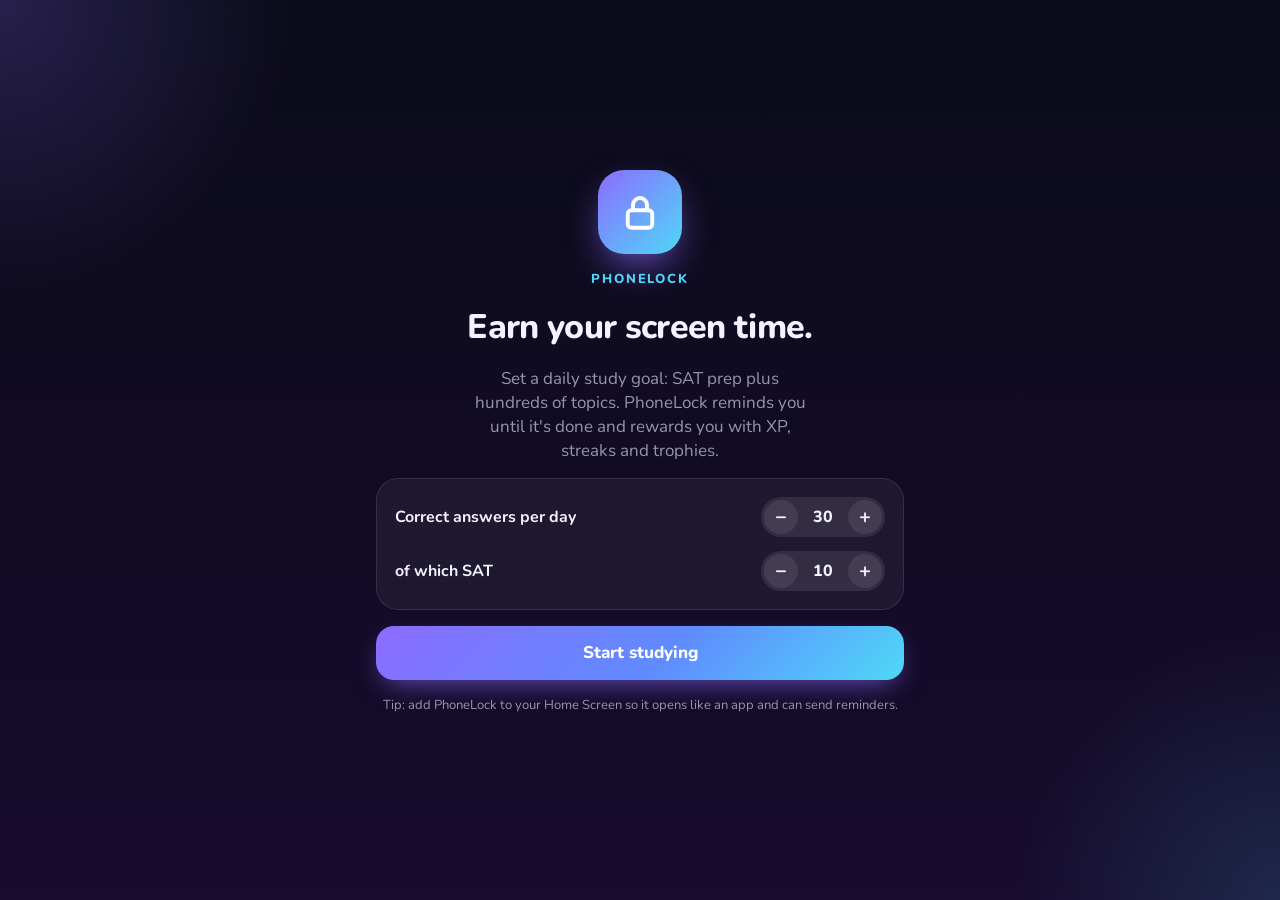
==== docs/index.html @ e8105842 "Serve the web app from docs/ so GitHub Pages branch deploys work GitHub Pages branch deploys can onl" ====
<!doctype html>
<html lang="en">
<head>
  <meta charset="utf-8">
  <meta name="viewport" content="width=device-width, initial-scale=1, viewport-fit=cover">
  <title>PhoneLock</title>
  <meta name="description" content="Daily study goals with SAT prep, hundreds of topics, streaks and reminders.">
  <meta name="theme-color" content="#0b0b1a">
  <meta name="color-scheme" content="dark">
  <meta name="apple-mobile-web-app-capable" content="yes">
  <meta name="mobile-web-app-capable" content="yes">
  <meta name="apple-mobile-web-app-status-bar-style" content="black-translucent">
  <meta name="apple-mobile-web-app-title" content="PhoneLock">
  <link rel="manifest" href="manifest.webmanifest">
  <link rel="icon" href="icons/icon.svg" type="image/svg+xml">
  <link rel="apple-touch-icon" href="icons/apple-touch-icon.png">
  <link rel="stylesheet" href="https://fonts.googleapis.com/css2?family=Nunito:wght@500;700;800;900&display=swap">
  <link rel="stylesheet" href="styles.css">
</head>
<body>
  <div id="app"></div>
  <div id="quiz" hidden></div>
  <div id="toast" role="status" aria-live="polite"></div>
  <canvas id="confetti" aria-hidden="true"></canvas>
  <script src="data.js"></script>
  <script src="generators.js"></script>
  <script src="app.js"></script>
</body>
</html>
---- docs/styles.css ----
/* PhoneLock Web. Dark-only by design, matching the iOS app's night-study look. */
:root {
  color-scheme: dark;
  --bg: #0b0b1a;
  --bg2: #170b2e;
  --surface: rgba(255, 255, 255, 0.055);
  --surface-2: rgba(255, 255, 255, 0.09);
  --stroke: rgba(255, 255, 255, 0.1);
  --track: rgba(255, 255, 255, 0.08);
  --text: #f4f2ff;
  --muted: rgba(236, 232, 255, 0.62);
  --violet: #8b6cff;
  --cyan: #4fd8f7;
  --mint: #46e8a3;
  --gold: #ffc94d;
  --pink: #ff6fa8;
  --danger: #ff5a6a;
  --radius: 22px;
  --font: ui-rounded, "SF Pro Rounded", "Nunito", system-ui, -apple-system, "Segoe UI", sans-serif;
  --tabbar-h: 64px;
}

* { box-sizing: border-box; -webkit-tap-highlight-color: transparent; }
html { background: var(--bg); }
body {
  margin: 0;
  min-height: 100vh;
  font-family: var(--font);
  font-size: 16px;
  line-height: 1.4;
  color: var(--text);
  background:
    radial-gradient(420px 420px at 0% 0%, rgba(139, 108, 255, 0.22), transparent 70%),
    radial-gradient(380px 380px at 100% 100%, rgba(79, 216, 247, 0.14), transparent 70%),
    linear-gradient(180deg, var(--bg), var(--bg2)) fixed;
  background-attachment: fixed;
  -webkit-font-smoothing: antialiased;
}
body.quiz-open { overflow: hidden; }
button, input, select, textarea { font: inherit; color: inherit; }
button { cursor: pointer; }
:focus-visible { outline: 2px solid var(--cyan); outline-offset: 2px; }
[hidden] { display: none !important; }

.ico { width: 20px; height: 20px; fill: none; stroke: currentColor; stroke-width: 2; stroke-linecap: round; stroke-linejoin: round; flex: none; }
.ico.inline { width: 16px; height: 16px; vertical-align: -3px; }

/* ---------- Layout ---------- */
.view {
  max-width: 560px;
  margin: 0 auto;
  padding-inline: 16px;
  padding-block: calc(env(safe-area-inset-top, 0px) + 16px) calc(var(--tabbar-h) + env(safe-area-inset-bottom, 0px) + 28px);
  display: flex;
  flex-direction: column;
  gap: 14px;
}
.top { display: flex; align-items: center; justify-content: space-between; gap: 12px; padding-top: 4px; }
h1 { font-size: 34px; font-weight: 800; letter-spacing: -0.02em; margin: 0; text-wrap: balance; }
h2 { font-size: 22px; font-weight: 800; margin: 0; letter-spacing: -0.01em; }
h3 { margin: 0; }
p { margin: 0; }
.muted { color: var(--muted); }
.small { font-size: 13px; }
.center { text-align: center; }
.accent { color: var(--cyan); font-weight: 700; font-size: 14px; }
.fine { color: var(--muted); font-size: 13px; padding-inline: 4px; }
.note { background: rgba(79, 216, 247, 0.12); border: 1px solid rgba(79, 216, 247, 0.35); border-radius: 14px; padding: 10px 14px; font-size: 14px; }
.section-label { font-size: 12px; font-weight: 800; letter-spacing: 0.12em; text-transform: uppercase; color: var(--muted); margin-top: 8px; padding-inline: 4px; }

.card {
  background: var(--surface);
  border: 1px solid var(--stroke);
  border-radius: var(--radius);
  padding: 18px;
  -webkit-backdrop-filter: blur(18px);
  backdrop-filter: blur(18px);
}
.stack { display: flex; flex-direction: column; gap: 14px; }

/* ---------- Buttons ---------- */
.btn {
  border: 0;
  border-radius: 18px;
  padding: 15px 18px;
  font-weight: 800;
  font-size: 17px;
  background: var(--surface-2);
  display: inline-flex; align-items: center; justify-content: center; gap: 8px;
  transition: transform 0.15s ease, box-shadow 0.2s ease, opacity 0.2s;
}
.btn:active { transform: scale(0.97); }
.btn.primary { width: 100%; background: linear-gradient(135deg, var(--violet), #5f8bff 55%, var(--cyan)); box-shadow: 0 10px 28px -10px rgba(139, 108, 255, 0.8); color: #fff; }
.btn.primary.good { background: linear-gradient(135deg, var(--mint), var(--cyan)); color: #06221a; box-shadow: 0 10px 28px -10px rgba(70, 232, 163, 0.7); }
.btn.ghost { background: transparent; color: var(--muted); }
.btn.small { padding: 8px 14px; font-size: 14px; border-radius: 999px; background: var(--surface-2); border: 1px solid var(--stroke); }
.btn.small.ghost { color: var(--text); }
.btn.danger { background: rgba(255, 90, 106, 0.18); color: #ffb3bb; border-color: rgba(255, 90, 106, 0.4); }
.btn:disabled { opacity: 0.4; pointer-events: none; }
.icon-btn { width: 36px; height: 36px; border-radius: 50%; border: 0; background: var(--surface-2); display: grid; place-items: center; flex: none; }

.pills { display: flex; gap: 8px; }
.pill { display: inline-flex; align-items: center; gap: 6px; padding: 7px 12px; border-radius: 999px; background: var(--surface-2); border: 1px solid var(--stroke); font-weight: 800; font-variant-numeric: tabular-nums; }
.pill .ico { width: 17px; height: 17px; }
.pill.gold .ico { color: var(--gold); fill: var(--gold); stroke: var(--gold); }
.pill.cyan .ico { color: var(--cyan); }

/* ---------- Progress ---------- */
.bar { height: 10px; border-radius: 999px; background: var(--track); overflow: hidden; flex: 1; }
.bar > span { display: block; height: 100%; border-radius: inherit; transition: width 0.6s cubic-bezier(0.2, 0.8, 0.2, 1); }
.xp { display: flex; flex-direction: column; gap: 6px; }
.xp-meta { display: flex; justify-content: space-between; font-size: 12px; font-weight: 700; color: var(--muted); font-variant-numeric: tabular-nums; }

.ring-wrap { position: relative; display: grid; place-items: center; margin-inline: auto; }
.ring-wrap.small { margin: 0; }
.ring { display: block; filter: drop-shadow(0 0 10px rgba(79, 216, 247, 0.35)); }
.ring-fill { transition: stroke-dashoffset 0.8s cubic-bezier(0.2, 0.8, 0.2, 1); }
.ring.done .ring-fill { stroke: var(--mint); }
.ring-label { position: absolute; inset: 0; display: grid; place-content: center; text-align: center; }
.ring-label strong { font-size: 52px; font-weight: 900; line-height: 1; font-variant-numeric: tabular-nums; }
.ring-wrap.small .ring-label strong { font-size: 32px; }
.ring-label span { color: var(--muted); font-size: 13px; font-weight: 700; margin-top: 4px; }

/* ---------- Today ---------- */
.goal { display: flex; flex-direction: column; gap: 16px; }
.req { display: flex; flex-direction: column; gap: 8px; }
.req-row { display: flex; justify-content: space-between; font-size: 14px; font-weight: 700; font-variant-numeric: tabular-nums; }
.hint { display: flex; gap: 12px; align-items: center; border-color: rgba(79, 216, 247, 0.35); }
.hint > .ico { width: 26px; height: 26px; color: var(--cyan); }
.hint > div { flex: 1; display: flex; flex-direction: column; gap: 2px; font-size: 14px; }

.tiles { display: grid; grid-template-columns: 1fr 1fr; gap: 12px; }
.tile {
  text-align: left; display: flex; flex-direction: column; gap: 4px; padding: 14px;
  border-radius: var(--radius); background: var(--surface); border: 1px solid var(--stroke);
  transition: transform 0.15s ease;
}
.tile:active { transform: scale(0.96); }
.tile .muted { font-size: 12px; }
.tile.nudge { animation: shake 0.35s; }
.glyph {
  width: 38px; height: 38px; border-radius: 12px; display: grid; place-items: center;
  font-weight: 900; font-size: 17px; color: #fff; margin-bottom: 6px; flex: none;
}
.glyph.soft { background: color-mix(in srgb, var(--c) 20%, transparent); color: var(--c); margin: 0; width: 42px; height: 42px; font-size: 16px; }
.glyph .ico { width: 20px; height: 20px; }

.week { display: grid; grid-template-columns: repeat(7, 1fr); gap: 6px; padding: 14px; }
.day { display: flex; flex-direction: column; align-items: center; gap: 8px; font-size: 12px; font-weight: 700; color: var(--muted); }
.day i { width: 34px; height: 34px; border-radius: 50%; background: var(--track); display: grid; place-items: center; font-style: normal; font-size: 11px; }
.day.met i { background: linear-gradient(180deg, var(--gold), var(--pink)); color: #fff; }
.day.met .ico { width: 15px; height: 15px; fill: #fff; stroke: #fff; }
.day.is-today i { box-shadow: 0 0 0 2px var(--violet); }

/* ---------- Study ---------- */
.search-row { display: flex; gap: 8px; align-items: center; }
input, select, textarea {
  background: rgba(255, 255, 255, 0.07); border: 1px solid var(--stroke); border-radius: 14px; padding: 11px 13px; width: 100%;
}
input:focus, select:focus, textarea:focus { outline: none; border-color: var(--violet); }
.search-row input { flex: 1; }
.search-row .btn { white-space: nowrap; }
.chips { display: flex; gap: 8px; overflow-x: auto; margin-inline: -16px; padding: 2px 16px 4px; scrollbar-width: none; }
.chips::-webkit-scrollbar { display: none; }
.chip {
  flex: none; display: inline-flex; gap: 6px; align-items: center; padding: 8px 13px; border-radius: 999px;
  border: 1px solid var(--stroke); background: var(--surface); font-weight: 700; font-size: 14px;
}
.chip i { font-style: normal; font-weight: 900; }
.chip.on { background: linear-gradient(135deg, var(--violet), var(--cyan)); border-color: transparent; }
.chip.on i { color: #fff !important; }
.subject { display: flex; flex-direction: column; gap: 8px; margin-top: 10px; }
.subject h3 { display: flex; align-items: center; gap: 8px; font-size: 18px; font-weight: 800; }
.subject h3 i { font-style: normal; font-weight: 900; }
.subject h3 span { margin-left: auto; font-size: 13px; color: var(--muted); }
.topic {
  display: flex; align-items: center; gap: 12px; width: 100%; text-align: left; padding: 11px 12px;
  border-radius: 18px; background: var(--surface); border: 1px solid var(--stroke); transition: transform 0.15s ease;
}
.topic:active { transform: scale(0.98); }
.topic-main { flex: 1; min-width: 0; display: flex; flex-direction: column; gap: 5px; }
.topic-main b { font-weight: 700; white-space: nowrap; overflow: hidden; text-overflow: ellipsis; }
.row-meta { display: flex; align-items: center; gap: 8px; font-size: 12px; font-weight: 800; color: var(--muted); }
.row-meta .bar { height: 5px; }
.chev { color: var(--muted); font-size: 22px; line-height: 1; }
.empty { text-align: center; padding: 30px 10px; display: flex; flex-direction: column; gap: 6px; }

/* ---------- Trophies ---------- */
.level { display: flex; align-items: center; gap: 18px; }
.level > div:last-child { display: flex; flex-direction: column; gap: 4px; }
.stats { display: grid; grid-template-columns: repeat(3, 1fr); gap: 10px; }
.stat { background: var(--surface); border: 1px solid var(--stroke); border-radius: 18px; padding: 12px 8px; text-align: center; display: flex; flex-direction: column; gap: 2px; }
.stat b { font-size: 22px; font-weight: 900; font-variant-numeric: tabular-nums; }
.stat span { font-size: 12px; color: var(--muted); font-weight: 700; }
.heat { display: grid; grid-template-columns: repeat(15, 1fr); grid-template-rows: repeat(7, auto); gap: 4px; }
.heat i, .legend i { aspect-ratio: 1; border-radius: 4px; background: var(--track); display: block; max-width: 100%; }
.heat i.l1, .legend i.l1 { background: rgba(139, 108, 255, 0.45); }
.heat i.l2, .legend i.l2 { background: rgba(139, 108, 255, 0.85); }
.heat i.met, .legend i.met { background: var(--gold); }
.heat i.future { background: transparent; }
.legend { display: flex; align-items: center; gap: 6px; margin-top: 12px; font-size: 11px; color: var(--muted); }
.legend i { width: 12px; }
.legend i.met { margin-left: auto; }
.badges { display: grid; grid-template-columns: repeat(3, 1fr); gap: 10px; }
.badge {
  display: flex; flex-direction: column; align-items: center; gap: 4px; text-align: center; padding: 14px 8px;
  border-radius: 18px; background: var(--surface); border: 1px solid var(--stroke); opacity: 0.6;
}
.badge.on { opacity: 1; }
.badge .medal { width: 52px; height: 52px; border-radius: 50%; display: grid; place-items: center; background: var(--track); font-size: 24px; color: var(--muted); margin-bottom: 4px; }
.badge.on .medal { background: linear-gradient(180deg, var(--gold), var(--pink)); color: #fff; box-shadow: 0 6px 20px -6px rgba(255, 201, 77, 0.8); }
.badge b { font-size: 13px; }
.badge span:not(.medal) { font-size: 11px; color: var(--muted); }
.badge em { font-style: normal; font-size: 11px; font-weight: 800; color: var(--cyan); }

/* ---------- Settings ---------- */
.list { padding: 4px 16px; }
.row {
  display: flex; align-items: center; justify-content: space-between; gap: 12px; padding: 13px 0;
  border-bottom: 1px solid var(--stroke); width: 100%; background: none; border-left: 0; border-right: 0; border-top: 0; text-align: left;
}
.row:last-child { border-bottom: 0; }
.row > span:first-child { display: flex; flex-direction: column; gap: 2px; font-weight: 600; }
.row small { color: var(--muted); font-size: 12px; font-weight: 500; }
.row.col { flex-direction: column; align-items: stretch; }
.row.link { color: var(--cyan); font-weight: 700; }
.row .inline { display: flex; align-items: center; gap: 8px; }
.row input[type="time"] { width: auto; }
.row select { width: auto; }
details.row summary { cursor: pointer; font-weight: 700; color: var(--cyan); list-style: none; }
details.row summary::-webkit-details-marker { display: none; }
details.row[open] { gap: 10px; }
details.row.danger summary { color: #ffb3bb; }
details .btn { align-self: flex-start; }
.stepper { display: inline-flex; align-items: center; gap: 4px; background: var(--surface-2); border-radius: 999px; padding: 3px; }
.stepper button { width: 34px; height: 34px; border-radius: 50%; border: 0; background: rgba(255, 255, 255, 0.08); font-size: 20px; font-weight: 700; line-height: 1; }
.stepper output { min-width: 42px; text-align: center; font-weight: 800; font-variant-numeric: tabular-nums; }
.switch { appearance: none; -webkit-appearance: none; width: 51px; height: 31px; border-radius: 999px; background: var(--surface-2); position: relative; padding: 0; flex: none; transition: background 0.2s; border: 1px solid var(--stroke); }
.switch::after { content: ""; position: absolute; top: 2px; left: 2px; width: 25px; height: 25px; border-radius: 50%; background: #fff; transition: transform 0.2s; }
.switch:checked { background: var(--mint); }
.switch:checked::after { transform: translateX(20px); }

/* ---------- Onboarding ---------- */
.onboarding { min-height: 100vh; justify-content: center; padding-bottom: calc(env(safe-area-inset-bottom, 0px) + 32px); text-align: center; gap: 16px; }
.brand-mark { width: 84px; height: 84px; border-radius: 26px; margin: 0 auto; display: grid; place-items: center; background: linear-gradient(135deg, var(--violet), var(--cyan)); box-shadow: 0 16px 40px -12px rgba(139, 108, 255, 0.9); }
.brand-mark .ico { width: 42px; height: 42px; stroke: #fff; stroke-width: 2.2; }
.eyebrow { font-size: 13px; font-weight: 800; letter-spacing: 0.14em; text-transform: uppercase; color: var(--cyan); }
.lede { color: var(--muted); font-size: 17px; max-width: 34ch; margin: 0 auto; }
.field { display: flex; justify-content: space-between; align-items: center; gap: 12px; font-weight: 700; text-align: left; }

/* ---------- Tab bar ---------- */
.tabbar {
  position: fixed; left: 0; right: 0; bottom: 0; z-index: 10;
  display: flex; justify-content: space-around;
  padding: 6px 8px calc(env(safe-area-inset-bottom, 0px) + 6px);
  background: rgba(14, 10, 32, 0.78); -webkit-backdrop-filter: blur(20px); backdrop-filter: blur(20px);
  border-top: 1px solid var(--stroke);
}
.tab { flex: 1; max-width: 110px; border: 0; background: none; display: flex; flex-direction: column; align-items: center; gap: 3px; padding: 6px 0; font-size: 11px; font-weight: 700; color: var(--muted); }
.tab .ico { width: 24px; height: 24px; }
.tab.on { color: var(--text); }
.tab.on .ico { color: var(--violet); stroke: var(--violet); }

/* ---------- Quiz ---------- */
#quiz {
  position: fixed; inset: 0; z-index: 20; overflow-y: auto;
  background: radial-gradient(420px 420px at 100% 0%, rgba(139, 108, 255, 0.2), transparent 70%), linear-gradient(180deg, var(--bg), var(--bg2));
  animation: rise 0.28s cubic-bezier(0.2, 0.8, 0.2, 1);
}
.quiz-inner {
  max-width: 560px; margin: 0 auto; min-height: 100%;
  padding-inline: 16px;
  padding-block: calc(env(safe-area-inset-top, 0px) + 12px) calc(env(safe-area-inset-bottom, 0px) + 16px);
  display: flex; flex-direction: column; gap: 16px;
}
.q-top { display: flex; align-items: center; gap: 12px; }
.q-top .bar { height: 12px; }
.combo { display: inline-flex; align-items: center; gap: 4px; font-weight: 900; font-variant-numeric: tabular-nums; color: var(--muted); transition: transform 0.2s; }
.combo.hot { color: var(--gold); transform: scale(1.12); }
.combo.hot .ico { fill: var(--gold); }
.q-head { display: flex; justify-content: space-between; font-size: 12px; font-weight: 800; letter-spacing: 0.1em; text-transform: uppercase; color: var(--muted); }
.q-scroll { flex: 1; display: flex; flex-direction: column; gap: 14px; }
.prompt { position: relative; font-size: 21px; font-weight: 800; line-height: 1.35; padding: 22px 20px; }
.prompt.enter { animation: slide-in 0.3s ease; }
.float-xp { position: absolute; right: 16px; top: -14px; font-size: 16px; font-weight: 900; color: var(--mint); animation: float 0.9s ease forwards; }
.answers { display: flex; flex-direction: column; gap: 10px; }
.answers.shake { animation: shake 0.4s; }
.answer {
  display: flex; align-items: center; gap: 14px; width: 100%; text-align: left; padding: 14px;
  border-radius: 18px; background: var(--surface); border: 1px solid var(--stroke); font-size: 17px; font-weight: 700;
  transition: transform 0.15s ease, background 0.2s, border-color 0.2s, opacity 0.2s;
}
.answer:active { transform: scale(0.98); }
.answer > span:nth-child(2) { flex: 1; }
.letter { width: 32px; height: 32px; border-radius: 10px; display: grid; place-items: center; background: var(--surface-2); font-weight: 900; font-size: 14px; flex: none; }
.answer.correct { background: rgba(70, 232, 163, 0.14); border: 2px solid var(--mint); transform: scale(1.015); }
.answer.correct .letter { background: rgba(70, 232, 163, 0.35); }
.answer.correct .ico { color: var(--mint); }
.answer.wrong { background: rgba(255, 90, 106, 0.14); border: 2px solid var(--danger); }
.answer.wrong .letter { background: rgba(255, 90, 106, 0.35); }
.answer.wrong .ico { color: var(--danger); }
.answer.dim { opacity: 0.42; }
.answer:disabled { cursor: default; }
.explain { display: flex; gap: 10px; align-items: flex-start; padding: 14px; font-size: 15px; animation: slide-in 0.25s ease; }
.explain .ico { color: var(--gold); }
.center-fill { flex: 1; display: flex; flex-direction: column; align-items: center; justify-content: center; gap: 12px; text-align: center; padding: 20px; }
.spinner { width: 40px; height: 40px; border-radius: 50%; border: 4px solid var(--track); border-top-color: var(--cyan); animation: spin 0.8s linear infinite; }
.summary { flex: 1; display: flex; flex-direction: column; gap: 16px; justify-content: center; text-align: center; }
.stats.three { grid-template-columns: repeat(3, 1fr); }
.summary .req { text-align: left; }

/* ---------- Toast & confetti ---------- */
#toast {
  position: fixed; left: 50%; top: calc(env(safe-area-inset-top, 0px) + 12px); z-index: 40;
  width: min(92vw, 420px); transform: translate(-50%, -140%);
  display: flex; flex-direction: column; gap: 2px; padding: 14px 18px; border-radius: 20px;
  background: rgba(30, 20, 60, 0.92); border: 1px solid rgba(255, 201, 77, 0.45);
  -webkit-backdrop-filter: blur(20px); backdrop-filter: blur(20px);
  box-shadow: 0 16px 40px -12px rgba(0, 0, 0, 0.6);
  transition: transform 0.35s cubic-bezier(0.2, 0.9, 0.3, 1.2);
}
#toast.show { transform: translate(-50%, 0); }
#toast b { font-size: 16px; }
#toast span { color: var(--muted); font-size: 13px; }
#confetti { position: fixed; inset: 0; width: 100vw; height: 100vh; pointer-events: none; z-index: 30; }

@keyframes shake { 0%, 100% { transform: translateX(0); } 20% { transform: translateX(-9px); } 40% { transform: translateX(8px); } 60% { transform: translateX(-6px); } 80% { transform: translateX(4px); } }
@keyframes rise { from { transform: translateY(24px); opacity: 0; } to { transform: none; opacity: 1; } }
@keyframes slide-in { from { transform: translateX(18px); opacity: 0.2; } to { transform: none; opacity: 1; } }
@keyframes float { from { transform: translateY(8px); opacity: 0; } 30% { opacity: 1; } to { transform: translateY(-18px); opacity: 0; } }
@keyframes spin { to { transform: rotate(360deg); } }

@media (prefers-reduced-motion: reduce) {
  *, *::before, *::after { animation-duration: 0.01ms !important; transition-duration: 0.01ms !important; }
}
@media (min-width: 700px) {
  .tabbar { justify-content: center; gap: 24px; }
}
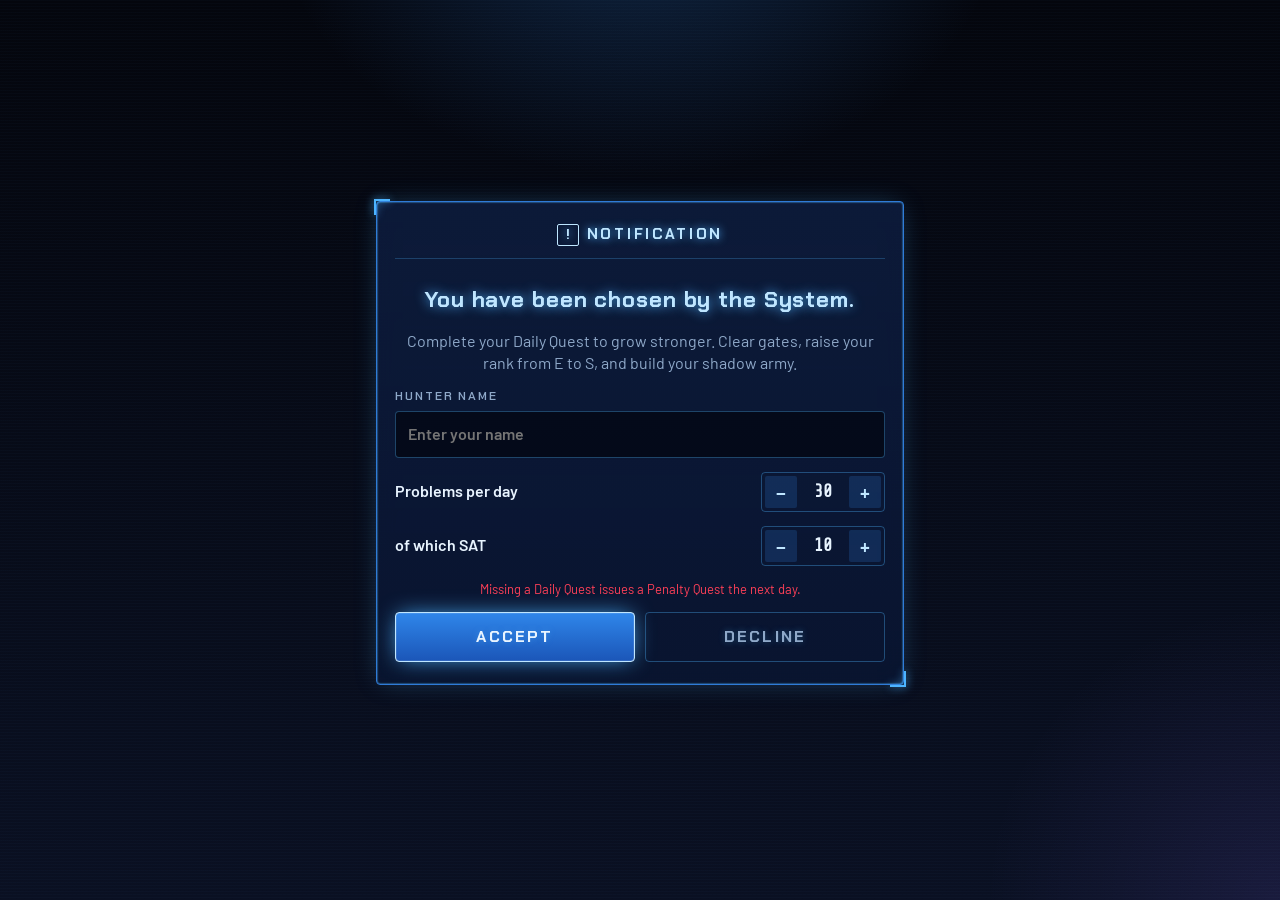
==== commit b2bda030: "Turn the web app into a hunter-style study RPG with a matching design system Retheme the web app aro" ====
--- a/docs/index.html
+++ b/docs/index.html
@@ -4,8 +4,8 @@
   <meta charset="utf-8">
   <meta name="viewport" content="width=device-width, initial-scale=1, viewport-fit=cover">
   <title>PhoneLock</title>
-  <meta name="description" content="Daily study goals with SAT prep, hundreds of topics, streaks and reminders.">
-  <meta name="theme-color" content="#0b0b1a">
+  <meta name="description" content="A hunter-style study RPG: daily quests, gates, ranks and SAT prep.">
+  <meta name="theme-color" content="#04060d">
   <meta name="color-scheme" content="dark">
   <meta name="apple-mobile-web-app-capable" content="yes">
   <meta name="mobile-web-app-capable" content="yes">
@@ -14,16 +14,20 @@
   <link rel="manifest" href="manifest.webmanifest">
   <link rel="icon" href="icons/icon.svg" type="image/svg+xml">
   <link rel="apple-touch-icon" href="icons/apple-touch-icon.png">
-  <link rel="stylesheet" href="https://fonts.googleapis.com/css2?family=Nunito:wght@500;700;800;900&display=swap">
+  <link rel="preconnect" href="https://fonts.googleapis.com">
+  <link rel="preconnect" href="https://fonts.gstatic.com" crossorigin>
+  <link rel="stylesheet" href="https://fonts.googleapis.com/css2?family=Barlow:wght@400;500;600;700&family=Chakra+Petch:wght@500;600;700&family=Share+Tech+Mono&display=swap">
+  <link rel="stylesheet" href="system.css">
   <link rel="stylesheet" href="styles.css">
 </head>
 <body>
   <div id="app"></div>
   <div id="quiz" hidden></div>
-  <div id="toast" role="status" aria-live="polite"></div>
+  <div id="toast" class="sys-window sys-notice" role="status" aria-live="polite"></div>
   <canvas id="confetti" aria-hidden="true"></canvas>
   <script src="data.js"></script>
   <script src="generators.js"></script>
+  <script src="battle.js"></script>
   <script src="app.js"></script>
 </body>
 </html>
--- a/docs/system.css
+++ b/docs/system.css
@@ -0,0 +1,202 @@
+/* Hunter System: tokens + components. Shared by the app (docs/) and the design system artifact (bundle.css). */
+:root {
+  color-scheme: dark;
+  /* Ground */
+  --void: #04060d;
+  --abyss: #0a1022;
+  /* System windows */
+  --panel: rgba(9, 22, 52, 0.78);
+  --panel-solid: #0c1a3a;
+  --panel-raised: #12254f;
+  --edge: #2f7bd8;
+  --glow: #4db4ff;
+  --glow-soft: rgba(77, 180, 255, 0.35);
+  --ice: #bfe6ff;
+  /* Text */
+  --ink: #e8f4ff;
+  --ink-muted: #8fa9c9;
+  --ink-faint: #56708f;
+  /* Signals */
+  --success: #3ee6a0;
+  --danger: #ff4058;
+  --danger-soft: rgba(255, 64, 88, 0.16);
+  --gold: #ffc54a;
+  --shadow: #8a6bff;
+  --shadow-soft: rgba(138, 107, 255, 0.2);
+  --hp: #ff4d67;
+  --mp: #3d8bff;
+  --exp: #ffc54a;
+  /* Hunter ranks */
+  --rank-e: #9aa4b8;
+  --rank-d: #45d98f;
+  --rank-c: #3cc8f4;
+  --rank-b: #5a82ff;
+  --rank-a: #b16bff;
+  --rank-s: #ffc54a;
+  /* Type */
+  --font-display: "Chakra Petch", "Rajdhani", "Arial Narrow", system-ui, sans-serif;
+  --font-body: "Barlow", "Segoe UI", system-ui, -apple-system, sans-serif;
+  --font-data: "Share Tech Mono", ui-monospace, "SF Mono", Menlo, monospace;
+  /* Space & shape */
+  --space-1: 4px;
+  --space-2: 8px;
+  --space-3: 12px;
+  --space-4: 16px;
+  --space-5: 24px;
+  --space-6: 32px;
+  --radius-sm: 2px;
+  --radius-md: 4px;
+  --radius-pill: 999px;
+  --bracket: 14px;
+}
+
+/* ---------- System window ---------- */
+.sys-window {
+  position: relative;
+  background: linear-gradient(180deg, rgba(18, 40, 88, 0.55), var(--panel));
+  border: 1px solid var(--edge);
+  border-radius: var(--radius-md);
+  padding: var(--space-4);
+  box-shadow: 0 0 0 1px rgba(77, 180, 255, 0.08) inset, 0 0 24px -6px var(--glow-soft), 0 0 2px var(--glow) inset;
+  -webkit-backdrop-filter: blur(10px);
+  backdrop-filter: blur(10px);
+  color: var(--ink);
+}
+.sys-window::before, .sys-window::after {
+  content: "";
+  position: absolute;
+  width: var(--bracket);
+  height: var(--bracket);
+  border: 2px solid var(--glow);
+  pointer-events: none;
+  filter: drop-shadow(0 0 4px var(--glow));
+}
+.sys-window::before { top: -3px; left: -3px; border-right: 0; border-bottom: 0; }
+.sys-window::after { bottom: -3px; right: -3px; border-left: 0; border-top: 0; }
+.sys-window.is-danger { border-color: var(--danger); box-shadow: 0 0 24px -6px rgba(255, 64, 88, 0.5), 0 0 2px var(--danger) inset; background: linear-gradient(180deg, rgba(70, 10, 22, 0.6), rgba(30, 6, 14, 0.85)); }
+.sys-window.is-danger::before, .sys-window.is-danger::after { border-color: var(--danger); filter: drop-shadow(0 0 4px var(--danger)); }
+.sys-window.is-shadow { border-color: var(--shadow); box-shadow: 0 0 24px -6px rgba(138, 107, 255, 0.55), 0 0 2px var(--shadow) inset; }
+.sys-window.is-shadow::before, .sys-window.is-shadow::after { border-color: var(--shadow); filter: drop-shadow(0 0 4px var(--shadow)); }
+
+.sys-tag {
+  display: flex; align-items: center; justify-content: center; gap: var(--space-2);
+  font-family: var(--font-display); font-weight: 700; font-size: 15px; letter-spacing: 0.18em; text-transform: uppercase;
+  color: var(--ice); text-shadow: 0 0 8px var(--glow);
+  padding-bottom: var(--space-3); margin-bottom: var(--space-3);
+  border-bottom: 1px solid rgba(77, 180, 255, 0.25);
+}
+.sys-tag .sys-bang {
+  width: 22px; height: 22px; border: 1.5px solid currentColor; border-radius: var(--radius-sm);
+  display: grid; place-items: center; font-size: 14px; letter-spacing: 0;
+}
+.is-danger .sys-tag { color: #ffd0d6; text-shadow: 0 0 8px var(--danger); border-bottom-color: rgba(255, 64, 88, 0.35); }
+.is-shadow .sys-tag { color: #e1d8ff; text-shadow: 0 0 8px var(--shadow); border-bottom-color: rgba(138, 107, 255, 0.35); }
+
+.sys-title { font-family: var(--font-display); font-weight: 700; letter-spacing: 0.04em; text-transform: uppercase; margin: 0; }
+.sys-label { font-family: var(--font-display); font-weight: 600; font-size: 12px; letter-spacing: 0.16em; text-transform: uppercase; color: var(--ink-muted); }
+.sys-data { font-family: var(--font-data); font-variant-numeric: tabular-nums; }
+.sys-warning { color: var(--danger); font-size: 13px; text-align: center; }
+
+/* ---------- Buttons ---------- */
+.sys-btn {
+  appearance: none; cursor: pointer;
+  font-family: var(--font-display); font-weight: 700; font-size: 16px; letter-spacing: 0.14em; text-transform: uppercase;
+  color: var(--ink); background: rgba(47, 123, 216, 0.18);
+  border: 1px solid var(--glow); border-radius: var(--radius-md);
+  padding: 13px 18px; min-height: 48px;
+  display: inline-flex; align-items: center; justify-content: center; gap: var(--space-2);
+  box-shadow: 0 0 14px -4px var(--glow-soft), 0 0 1px var(--glow) inset;
+  text-shadow: 0 0 6px var(--glow-soft);
+  transition: background 0.15s, transform 0.12s, box-shadow 0.2s;
+}
+.sys-btn:hover { background: rgba(47, 123, 216, 0.3); }
+.sys-btn:active { transform: scale(0.97); }
+.sys-btn:focus-visible { outline: 2px solid var(--ice); outline-offset: 3px; }
+.sys-btn.is-primary { background: linear-gradient(180deg, #2f86ea, #1b56b8); border-color: var(--ice); box-shadow: 0 0 22px -4px var(--glow), 0 0 1px #fff inset; }
+.sys-btn.is-danger { border-color: var(--danger); background: var(--danger-soft); box-shadow: 0 0 14px -4px rgba(255, 64, 88, 0.6); }
+.sys-btn.is-shadow { border-color: var(--shadow); background: var(--shadow-soft); box-shadow: 0 0 18px -4px var(--shadow); }
+.sys-btn.is-ghost { background: transparent; border-color: rgba(77, 180, 255, 0.35); box-shadow: none; color: var(--ink-muted); }
+.sys-btn.is-small { font-size: 12px; padding: 7px 12px; min-height: 34px; letter-spacing: 0.12em; }
+.sys-btn.is-block { width: 100%; }
+.sys-btn:disabled { opacity: 0.38; pointer-events: none; }
+
+/* ---------- Gauges (HP / MP / EXP) ---------- */
+.sys-gauge { display: grid; grid-template-columns: 34px 1fr auto; align-items: center; gap: var(--space-2); }
+.sys-gauge > b { font-family: var(--font-display); font-size: 12px; letter-spacing: 0.1em; color: var(--ink-muted); }
+.sys-gauge > span:last-child { font-family: var(--font-data); font-size: 12px; color: var(--ink-muted); min-width: 64px; text-align: right; }
+.sys-track { height: 8px; background: rgba(255, 255, 255, 0.07); border: 1px solid rgba(77, 180, 255, 0.25); border-radius: var(--radius-sm); overflow: hidden; }
+.sys-track > i { display: block; height: 100%; background: var(--c, var(--glow)); box-shadow: 0 0 10px var(--c, var(--glow)); transition: width 0.5s cubic-bezier(0.2, 0.8, 0.2, 1); }
+.sys-gauge.is-hp { --c: var(--hp); }
+.sys-gauge.is-mp { --c: var(--mp); }
+.sys-gauge.is-exp { --c: var(--exp); }
+
+/* ---------- Rank badge ---------- */
+.sys-rank {
+  --c: var(--rank-e);
+  width: 44px; height: 50px; flex: none;
+  display: grid; place-items: center;
+  font-family: var(--font-display); font-weight: 700; font-size: 22px; color: var(--c);
+  background: rgba(4, 6, 13, 0.7);
+  clip-path: polygon(50% 0, 100% 25%, 100% 75%, 50% 100%, 0 75%, 0 25%);
+  position: relative;
+  text-shadow: 0 0 10px var(--c);
+}
+.sys-rank::before { content: ""; position: absolute; inset: 0; background: var(--c); clip-path: polygon(50% 0, 100% 25%, 100% 75%, 50% 100%, 0 75%, 0 25%, 0 25%, 4% 27%, 4% 73%, 50% 95.5%, 96% 73%, 96% 27%, 50% 4.5%, 4% 27%, 0 25%); opacity: 0.9; }
+.sys-rank.is-sm { width: 28px; height: 32px; font-size: 14px; }
+.sys-rank[data-rank="E"] { --c: var(--rank-e); }
+.sys-rank[data-rank="D"] { --c: var(--rank-d); }
+.sys-rank[data-rank="C"] { --c: var(--rank-c); }
+.sys-rank[data-rank="B"] { --c: var(--rank-b); }
+.sys-rank[data-rank="A"] { --c: var(--rank-a); }
+.sys-rank[data-rank="S"] { --c: var(--rank-s); }
+
+/* ---------- Quest objective ---------- */
+.sys-objective { display: flex; align-items: center; gap: var(--space-3); padding: 9px 0; border-bottom: 1px dashed rgba(77, 180, 255, 0.18); }
+.sys-objective:last-child { border-bottom: 0; }
+.sys-objective .obj-label { flex: 1; font-size: 16px; }
+.sys-objective .sys-data { color: var(--ice); font-size: 15px; }
+.sys-check { width: 20px; height: 20px; flex: none; border: 1.5px solid var(--edge); border-radius: var(--radius-sm); display: grid; place-items: center; color: transparent; font-size: 13px; }
+.sys-objective.is-done .sys-check { background: var(--success); border-color: var(--success); color: var(--void); box-shadow: 0 0 10px var(--success); }
+.sys-objective.is-done .obj-label { color: var(--ink-muted); }
+.sys-objective.is-done .sys-data { color: var(--success); }
+
+/* ---------- Stat row ---------- */
+.sys-stat { display: grid; grid-template-columns: 44px 1fr auto 34px; align-items: center; gap: var(--space-2); padding: 8px 0; }
+.sys-stat > b { font-family: var(--font-display); font-weight: 700; letter-spacing: 0.08em; color: var(--ice); }
+.sys-stat > small { color: var(--ink-muted); font-size: 13px; }
+.sys-stat > .sys-data { font-size: 20px; color: var(--ink); min-width: 32px; text-align: right; }
+.sys-plus { width: 30px; height: 30px; border: 1px solid var(--glow); background: rgba(47, 123, 216, 0.2); color: var(--ice); border-radius: var(--radius-sm); font-size: 18px; cursor: pointer; box-shadow: 0 0 10px -2px var(--glow-soft); }
+.sys-plus:disabled { opacity: 0; pointer-events: none; }
+
+/* ---------- Answer option ---------- */
+.sys-option {
+  width: 100%; display: flex; align-items: center; gap: var(--space-3); text-align: left; cursor: pointer;
+  padding: 13px 14px; border-radius: var(--radius-md);
+  background: rgba(9, 22, 52, 0.72); border: 1px solid rgba(77, 180, 255, 0.35); color: var(--ink);
+  font-family: var(--font-body); font-size: 17px; font-weight: 600; line-height: 1.3;
+  transition: border-color 0.15s, background 0.15s, transform 0.12s, opacity 0.2s;
+}
+.sys-option:hover { border-color: var(--glow); }
+.sys-option:active { transform: scale(0.985); }
+.sys-option > i { font-style: normal; font-family: var(--font-display); font-weight: 700; color: var(--glow); width: 26px; height: 26px; flex: none; display: grid; place-items: center; border: 1px solid currentColor; border-radius: var(--radius-sm); font-size: 13px; }
+.sys-option > span { flex: 1; }
+.sys-option.is-correct { border-color: var(--success); background: rgba(62, 230, 160, 0.12); box-shadow: 0 0 14px -4px var(--success); }
+.sys-option.is-correct > i { color: var(--success); }
+.sys-option.is-wrong { border-color: var(--danger); background: var(--danger-soft); box-shadow: 0 0 14px -4px var(--danger); }
+.sys-option.is-wrong > i { color: var(--danger); }
+.sys-option.is-dim, .sys-option.is-detected { opacity: 0.35; }
+.sys-option:disabled { cursor: default; }
+
+/* ---------- Notice (toast) ---------- */
+.sys-notice {
+  font-family: var(--font-body); text-align: center; padding: var(--space-4) var(--space-5);
+}
+.sys-notice .sys-tag { margin-bottom: var(--space-2); padding-bottom: var(--space-2); }
+.sys-notice p { margin: 0; font-size: 16px; }
+.sys-notice strong { font-family: var(--font-display); color: var(--gold); letter-spacing: 0.06em; }
+
+/* ---------- Chips ---------- */
+.sys-chip { display: inline-flex; align-items: center; gap: 6px; padding: 4px 10px; border: 1px solid rgba(77, 180, 255, 0.35); border-radius: var(--radius-sm); font-family: var(--font-display); font-size: 12px; font-weight: 600; letter-spacing: 0.1em; text-transform: uppercase; color: var(--ink-muted); background: rgba(9, 22, 52, 0.6); }
+.sys-chip.is-gold { color: var(--gold); border-color: rgba(255, 197, 74, 0.45); }
+.sys-chip.is-shadow { color: #cfc2ff; border-color: rgba(138, 107, 255, 0.5); }
+.sys-chip.is-danger { color: #ffb3bd; border-color: rgba(255, 64, 88, 0.5); }
--- a/docs/styles.css
+++ b/docs/styles.css
@@ -1,338 +1,303 @@
-/* PhoneLock Web. Dark-only by design, matching the iOS app's night-study look. */
-:root {
-  color-scheme: dark;
-  --bg: #0b0b1a;
-  --bg2: #170b2e;
-  --surface: rgba(255, 255, 255, 0.055);
-  --surface-2: rgba(255, 255, 255, 0.09);
-  --stroke: rgba(255, 255, 255, 0.1);
-  --track: rgba(255, 255, 255, 0.08);
-  --text: #f4f2ff;
-  --muted: rgba(236, 232, 255, 0.62);
-  --violet: #8b6cff;
-  --cyan: #4fd8f7;
-  --mint: #46e8a3;
-  --gold: #ffc94d;
-  --pink: #ff6fa8;
-  --danger: #ff5a6a;
-  --radius: 22px;
-  --font: ui-rounded, "SF Pro Rounded", "Nunito", system-ui, -apple-system, "Segoe UI", sans-serif;
-  --tabbar-h: 64px;
-}
-
+/* PhoneLock app layout. Colors, type and components come from system.css (the Hunter System design system). */
 * { box-sizing: border-box; -webkit-tap-highlight-color: transparent; }
-html { background: var(--bg); }
+html { background: var(--void); }
 body {
   margin: 0;
   min-height: 100vh;
-  font-family: var(--font);
+  font-family: var(--font-body);
   font-size: 16px;
   line-height: 1.4;
-  color: var(--text);
+  color: var(--ink);
   background:
-    radial-gradient(420px 420px at 0% 0%, rgba(139, 108, 255, 0.22), transparent 70%),
-    radial-gradient(380px 380px at 100% 100%, rgba(79, 216, 247, 0.14), transparent 70%),
-    linear-gradient(180deg, var(--bg), var(--bg2)) fixed;
+    radial-gradient(520px 380px at 50% -10%, rgba(47, 123, 216, 0.28), transparent 70%),
+    radial-gradient(420px 420px at 100% 100%, rgba(138, 107, 255, 0.12), transparent 70%),
+    linear-gradient(180deg, var(--void), var(--abyss)) fixed;
   background-attachment: fixed;
   -webkit-font-smoothing: antialiased;
 }
-body.quiz-open { overflow: hidden; }
+body::before {
+  /* faint scanlines, the System's holographic texture */
+  content: ""; position: fixed; inset: 0; pointer-events: none; z-index: 0;
+  background: repeating-linear-gradient(180deg, rgba(120, 190, 255, 0.025) 0 1px, transparent 1px 3px);
+}
+body.overlay-open { overflow: hidden; }
 button, input, select, textarea { font: inherit; color: inherit; }
 button { cursor: pointer; }
-:focus-visible { outline: 2px solid var(--cyan); outline-offset: 2px; }
+:focus-visible { outline: 2px solid var(--ice); outline-offset: 2px; }
 [hidden] { display: none !important; }
 
-.ico { width: 20px; height: 20px; fill: none; stroke: currentColor; stroke-width: 2; stroke-linecap: round; stroke-linejoin: round; flex: none; }
+.ico { width: 18px; height: 18px; fill: none; stroke: currentColor; stroke-width: 2; stroke-linecap: round; stroke-linejoin: round; flex: none; }
 .ico.inline { width: 16px; height: 16px; vertical-align: -3px; }
 
 /* ---------- Layout ---------- */
 .view {
-  max-width: 560px;
-  margin: 0 auto;
+  position: relative; z-index: 1;
+  max-width: 560px; margin: 0 auto;
   padding-inline: 16px;
-  padding-block: calc(env(safe-area-inset-top, 0px) + 16px) calc(var(--tabbar-h) + env(safe-area-inset-bottom, 0px) + 28px);
-  display: flex;
-  flex-direction: column;
-  gap: 14px;
-}
-.top { display: flex; align-items: center; justify-content: space-between; gap: 12px; padding-top: 4px; }
-h1 { font-size: 34px; font-weight: 800; letter-spacing: -0.02em; margin: 0; text-wrap: balance; }
-h2 { font-size: 22px; font-weight: 800; margin: 0; letter-spacing: -0.01em; }
-h3 { margin: 0; }
-p { margin: 0; }
-.muted { color: var(--muted); }
+  padding-block: calc(env(safe-area-inset-top, 0px) + 18px) calc(76px + env(safe-area-inset-bottom, 0px) + 24px);
+  display: flex; flex-direction: column; gap: 16px;
+}
+.top { display: flex; align-items: center; justify-content: space-between; gap: 12px; }
+h1, h2, h3, p { margin: 0; }
+.top h1 { font-size: 28px; letter-spacing: 0.08em; text-shadow: 0 0 12px var(--glow-soft); }
+.muted { color: var(--ink-muted); }
 .small { font-size: 13px; }
 .center { text-align: center; }
-.accent { color: var(--cyan); font-weight: 700; font-size: 14px; }
-.fine { color: var(--muted); font-size: 13px; padding-inline: 4px; }
-.note { background: rgba(79, 216, 247, 0.12); border: 1px solid rgba(79, 216, 247, 0.35); border-radius: 14px; padding: 10px 14px; font-size: 14px; }
-.section-label { font-size: 12px; font-weight: 800; letter-spacing: 0.12em; text-transform: uppercase; color: var(--muted); margin-top: 8px; padding-inline: 4px; }
-
-.card {
-  background: var(--surface);
-  border: 1px solid var(--stroke);
-  border-radius: var(--radius);
-  padding: 18px;
-  -webkit-backdrop-filter: blur(18px);
-  backdrop-filter: blur(18px);
-}
-.stack { display: flex; flex-direction: column; gap: 14px; }
-
-/* ---------- Buttons ---------- */
-.btn {
-  border: 0;
-  border-radius: 18px;
-  padding: 15px 18px;
-  font-weight: 800;
-  font-size: 17px;
-  background: var(--surface-2);
-  display: inline-flex; align-items: center; justify-content: center; gap: 8px;
-  transition: transform 0.15s ease, box-shadow 0.2s ease, opacity 0.2s;
-}
-.btn:active { transform: scale(0.97); }
-.btn.primary { width: 100%; background: linear-gradient(135deg, var(--violet), #5f8bff 55%, var(--cyan)); box-shadow: 0 10px 28px -10px rgba(139, 108, 255, 0.8); color: #fff; }
-.btn.primary.good { background: linear-gradient(135deg, var(--mint), var(--cyan)); color: #06221a; box-shadow: 0 10px 28px -10px rgba(70, 232, 163, 0.7); }
-.btn.ghost { background: transparent; color: var(--muted); }
-.btn.small { padding: 8px 14px; font-size: 14px; border-radius: 999px; background: var(--surface-2); border: 1px solid var(--stroke); }
-.btn.small.ghost { color: var(--text); }
-.btn.danger { background: rgba(255, 90, 106, 0.18); color: #ffb3bb; border-color: rgba(255, 90, 106, 0.4); }
-.btn:disabled { opacity: 0.4; pointer-events: none; }
-.icon-btn { width: 36px; height: 36px; border-radius: 50%; border: 0; background: var(--surface-2); display: grid; place-items: center; flex: none; }
-
-.pills { display: flex; gap: 8px; }
-.pill { display: inline-flex; align-items: center; gap: 6px; padding: 7px 12px; border-radius: 999px; background: var(--surface-2); border: 1px solid var(--stroke); font-weight: 800; font-variant-numeric: tabular-nums; }
-.pill .ico { width: 17px; height: 17px; }
-.pill.gold .ico { color: var(--gold); fill: var(--gold); stroke: var(--gold); }
-.pill.cyan .ico { color: var(--cyan); }
-
-/* ---------- Progress ---------- */
-.bar { height: 10px; border-radius: 999px; background: var(--track); overflow: hidden; flex: 1; }
-.bar > span { display: block; height: 100%; border-radius: inherit; transition: width 0.6s cubic-bezier(0.2, 0.8, 0.2, 1); }
-.xp { display: flex; flex-direction: column; gap: 6px; }
-.xp-meta { display: flex; justify-content: space-between; font-size: 12px; font-weight: 700; color: var(--muted); font-variant-numeric: tabular-nums; }
-
-.ring-wrap { position: relative; display: grid; place-items: center; margin-inline: auto; }
-.ring-wrap.small { margin: 0; }
-.ring { display: block; filter: drop-shadow(0 0 10px rgba(79, 216, 247, 0.35)); }
-.ring-fill { transition: stroke-dashoffset 0.8s cubic-bezier(0.2, 0.8, 0.2, 1); }
-.ring.done .ring-fill { stroke: var(--mint); }
-.ring-label { position: absolute; inset: 0; display: grid; place-content: center; text-align: center; }
-.ring-label strong { font-size: 52px; font-weight: 900; line-height: 1; font-variant-numeric: tabular-nums; }
-.ring-wrap.small .ring-label strong { font-size: 32px; }
-.ring-label span { color: var(--muted); font-size: 13px; font-weight: 700; margin-top: 4px; }
-
-/* ---------- Today ---------- */
-.goal { display: flex; flex-direction: column; gap: 16px; }
-.req { display: flex; flex-direction: column; gap: 8px; }
-.req-row { display: flex; justify-content: space-between; font-size: 14px; font-weight: 700; font-variant-numeric: tabular-nums; }
-.hint { display: flex; gap: 12px; align-items: center; border-color: rgba(79, 216, 247, 0.35); }
-.hint > .ico { width: 26px; height: 26px; color: var(--cyan); }
+.gold { color: var(--gold); }
+.ok { color: var(--success); font-family: var(--font-display); letter-spacing: 0.06em; }
+.fine { color: var(--ink-faint); font-size: 13px; padding-inline: 2px; }
+.note { border: 1px solid var(--edge); background: rgba(47, 123, 216, 0.14); border-radius: var(--radius-md); padding: 10px 14px; font-size: 14px; }
+.section-label { font-family: var(--font-display); font-size: 12px; font-weight: 700; letter-spacing: 0.2em; text-transform: uppercase; color: var(--ink-muted); margin-top: 6px; }
+.row-2 { display: grid; grid-template-columns: 1fr 1fr; gap: 10px; }
+.chips { display: flex; flex-wrap: wrap; gap: 6px; }
+.chips.scroll { flex-wrap: nowrap; overflow-x: auto; margin-inline: -16px; padding: 2px 16px 4px; scrollbar-width: none; }
+.chips.scroll::-webkit-scrollbar { display: none; }
+.sys-chip .ico { width: 14px; height: 14px; }
+.as-btn { cursor: pointer; }
+.kv { display: flex; justify-content: space-between; gap: 12px; padding: 7px 0; border-bottom: 1px dashed rgba(77, 180, 255, 0.16); font-size: 15px; }
+.kv:last-child { border-bottom: 0; }
+.kv > span { color: var(--ink-muted); }
+.kv > b { text-align: right; font-weight: 600; }
+.grow { flex: 1; }
+.icon-btn { width: 38px; height: 38px; border-radius: var(--radius-md); border: 1px solid rgba(77, 180, 255, 0.35); background: rgba(9, 22, 52, 0.7); color: var(--ice); display: grid; place-items: center; flex: none; }
+
+/* ---------- Status ---------- */
+.status-head { display: flex; align-items: center; gap: 14px; margin-bottom: 12px; }
+.status-id { flex: 1; min-width: 0; display: flex; flex-direction: column; gap: 3px; }
+.status-id h1 { font-size: 24px; white-space: nowrap; overflow: hidden; text-overflow: ellipsis; }
+.lv { display: flex; flex-direction: column; align-items: flex-end; }
+.lv b { font-size: 40px; line-height: 1; color: var(--ice); text-shadow: 0 0 14px var(--glow); }
+.status-mini, .sys-window { display: flex; flex-direction: column; gap: 8px; }
+.status-foot { display: flex; flex-wrap: wrap; gap: 6px; margin-top: 6px; }
+
+/* ---------- Daily quest ---------- */
+.quest-name { text-align: center; font-family: var(--font-display); font-size: 18px; font-weight: 600; letter-spacing: 0.06em; color: var(--ice); }
+.objectives { padding: 2px 4px; }
+.sys-objective.is-danger .obj-label { color: #ffb3bd; }
+.pulse { animation: pulse 1.6s ease-in-out infinite; }
+.hint { flex-direction: row !important; align-items: center; gap: 12px !important; }
+.hint > .ico { width: 24px; height: 24px; color: var(--glow); }
 .hint > div { flex: 1; display: flex; flex-direction: column; gap: 2px; font-size: 14px; }
 
-.tiles { display: grid; grid-template-columns: 1fr 1fr; gap: 12px; }
 .tile {
-  text-align: left; display: flex; flex-direction: column; gap: 4px; padding: 14px;
-  border-radius: var(--radius); background: var(--surface); border: 1px solid var(--stroke);
-  transition: transform 0.15s ease;
-}
-.tile:active { transform: scale(0.96); }
-.tile .muted { font-size: 12px; }
+  text-align: left; display: flex; flex-direction: column; gap: 2px; padding: 14px;
+  border-radius: var(--radius-md); background: var(--panel); border: 1px solid rgba(77, 180, 255, 0.35); color: var(--ink);
+  transition: transform 0.12s ease, border-color 0.15s;
+}
+.tile:hover { border-color: var(--glow); }
+.tile:active { transform: scale(0.97); }
+.tile b { font-family: var(--font-display); font-size: 17px; letter-spacing: 0.04em; }
 .tile.nudge { animation: shake 0.35s; }
-.glyph {
-  width: 38px; height: 38px; border-radius: 12px; display: grid; place-items: center;
-  font-weight: 900; font-size: 17px; color: #fff; margin-bottom: 6px; flex: none;
-}
-.glyph.soft { background: color-mix(in srgb, var(--c) 20%, transparent); color: var(--c); margin: 0; width: 42px; height: 42px; font-size: 16px; }
-.glyph .ico { width: 20px; height: 20px; }
-
-.week { display: grid; grid-template-columns: repeat(7, 1fr); gap: 6px; padding: 14px; }
-.day { display: flex; flex-direction: column; align-items: center; gap: 8px; font-size: 12px; font-weight: 700; color: var(--muted); }
-.day i { width: 34px; height: 34px; border-radius: 50%; background: var(--track); display: grid; place-items: center; font-style: normal; font-size: 11px; }
-.day.met i { background: linear-gradient(180deg, var(--gold), var(--pink)); color: #fff; }
-.day.met .ico { width: 15px; height: 15px; fill: #fff; stroke: #fff; }
-.day.is-today i { box-shadow: 0 0 0 2px var(--violet); }
-
-/* ---------- Study ---------- */
+
+.week { display: grid !important; grid-template-columns: repeat(7, 1fr); gap: 6px !important; padding: 14px 10px; }
+.day { display: flex; flex-direction: column; align-items: center; gap: 6px; font-family: var(--font-display); font-size: 12px; color: var(--ink-muted); }
+.day i { width: 32px; height: 32px; border: 1px solid rgba(77, 180, 255, 0.3); border-radius: var(--radius-sm); display: grid; place-items: center; font-style: normal; font-family: var(--font-data); font-size: 11px; }
+.day.some i { border-color: var(--edge); color: var(--ice); }
+.day.met i { background: rgba(62, 230, 160, 0.16); border-color: var(--success); color: var(--success); box-shadow: 0 0 10px -2px var(--success); }
+.day.pen i { border-color: var(--danger); color: var(--danger); }
+.day.is-today span { color: var(--ice); }
+
+/* ---------- Gates ---------- */
+.map-wrap { padding-bottom: 12px; }
+.map { width: 100%; aspect-ratio: 1 / 0.8; max-width: 100%; display: block; border: 1px solid rgba(77, 180, 255, 0.25); border-radius: var(--radius-sm); }
+.map .blk { fill: #0a1733; stroke: #1c3f75; stroke-width: 0.3; }
+.map .river { fill: none; stroke: #0f2a55; stroke-width: 4; opacity: 0.8; }
+.map .you { fill: var(--ice); }
+.map .you-ring { fill: none; stroke: var(--glow); stroke-width: 0.4; opacity: 0.7; animation: ping 2.4s ease-out infinite; transform-origin: 50px 44px; transform-box: view-box; }
+.map .portal { cursor: pointer; }
+.map .portal text { font-family: var(--font-display); font-weight: 700; font-size: 5px; }
+.map .p-glow { opacity: 0.28; filter: blur(2px); animation: breathe 2.2s ease-in-out infinite; transform-box: fill-box; transform-origin: center; }
+.map .p-ring { stroke-width: 0.9; }
+.map .p-core { opacity: 0.85; }
+.map .portal.is-cleared { opacity: 0.3; }
+.map .portal.is-cleared .p-glow { animation: none; }
+.gate-list { display: flex; flex-direction: column; gap: 8px; }
+.gate-row {
+  display: flex; align-items: center; gap: 12px; width: 100%; text-align: left; padding: 10px 12px;
+  background: var(--panel); border: 1px solid rgba(77, 180, 255, 0.35); border-radius: var(--radius-md); color: var(--ink);
+}
+.gate-row.penalty { border-color: var(--danger); }
+.gate-row.job { border-color: var(--shadow); }
+.gate-row.is-cleared { opacity: 0.5; }
+.gate-main { flex: 1; min-width: 0; display: flex; flex-direction: column; }
+.gate-main b { font-family: var(--font-display); letter-spacing: 0.04em; }
+.gate-main .small { white-space: nowrap; overflow: hidden; text-overflow: ellipsis; }
+.gate-head { display: flex; align-items: center; gap: 14px; margin-bottom: 6px; }
+.gate-head h2 { font-size: 20px; }
+
+.modal { position: fixed; inset: 0; z-index: 30; background: rgba(2, 4, 10, 0.86); display: grid; place-items: center; padding: 16px; animation: fade 0.2s ease; }
+.modal-card { width: min(100%, 440px); background: linear-gradient(180deg, #10265a, #071230) !important; animation: open 0.28s cubic-bezier(0.2, 0.9, 0.3, 1.1); }
+
+/* ---------- Library ---------- */
 .search-row { display: flex; gap: 8px; align-items: center; }
 input, select, textarea {
-  background: rgba(255, 255, 255, 0.07); border: 1px solid var(--stroke); border-radius: 14px; padding: 11px 13px; width: 100%;
-}
-input:focus, select:focus, textarea:focus { outline: none; border-color: var(--violet); }
+  background: rgba(4, 8, 20, 0.8); border: 1px solid rgba(77, 180, 255, 0.35); border-radius: var(--radius-md); padding: 11px 12px; width: 100%; color: var(--ink);
+}
+input:focus, select:focus, textarea:focus { outline: none; border-color: var(--glow); box-shadow: 0 0 10px -2px var(--glow-soft); }
 .search-row input { flex: 1; }
-.search-row .btn { white-space: nowrap; }
-.chips { display: flex; gap: 8px; overflow-x: auto; margin-inline: -16px; padding: 2px 16px 4px; scrollbar-width: none; }
-.chips::-webkit-scrollbar { display: none; }
+.search-row .sys-btn { white-space: nowrap; }
 .chip {
-  flex: none; display: inline-flex; gap: 6px; align-items: center; padding: 8px 13px; border-radius: 999px;
-  border: 1px solid var(--stroke); background: var(--surface); font-weight: 700; font-size: 14px;
-}
-.chip i { font-style: normal; font-weight: 900; }
-.chip.on { background: linear-gradient(135deg, var(--violet), var(--cyan)); border-color: transparent; }
-.chip.on i { color: #fff !important; }
+  flex: none; display: inline-flex; gap: 6px; align-items: center; padding: 7px 12px; border-radius: var(--radius-sm);
+  border: 1px solid rgba(77, 180, 255, 0.3); background: var(--panel); font-family: var(--font-display); font-weight: 600; font-size: 13px; letter-spacing: 0.04em;
+}
+.chip i { font-style: normal; font-weight: 700; }
+.chip.on { border-color: var(--glow); background: rgba(47, 123, 216, 0.35); box-shadow: 0 0 12px -4px var(--glow); }
 .subject { display: flex; flex-direction: column; gap: 8px; margin-top: 10px; }
-.subject h3 { display: flex; align-items: center; gap: 8px; font-size: 18px; font-weight: 800; }
-.subject h3 i { font-style: normal; font-weight: 900; }
-.subject h3 span { margin-left: auto; font-size: 13px; color: var(--muted); }
+.subject h3 { display: flex; align-items: center; gap: 8px; font-family: var(--font-display); font-size: 16px; letter-spacing: 0.08em; text-transform: uppercase; }
+.subject h3 i { font-style: normal; }
+.subject h3 span { margin-left: auto; font-family: var(--font-data); font-size: 13px; color: var(--ink-muted); }
 .topic {
-  display: flex; align-items: center; gap: 12px; width: 100%; text-align: left; padding: 11px 12px;
-  border-radius: 18px; background: var(--surface); border: 1px solid var(--stroke); transition: transform 0.15s ease;
-}
-.topic:active { transform: scale(0.98); }
+  display: flex; align-items: center; gap: 12px; width: 100%; text-align: left; padding: 10px 12px;
+  border-radius: var(--radius-md); background: var(--panel); border: 1px solid rgba(77, 180, 255, 0.22); color: var(--ink); transition: border-color 0.15s, transform 0.12s;
+}
+.topic:hover { border-color: var(--glow); }
+.topic:active { transform: scale(0.985); }
+.glyph { width: 38px; height: 38px; border-radius: var(--radius-sm); display: grid; place-items: center; font-weight: 700; color: var(--c); border: 1px solid var(--c); background: rgba(4, 8, 20, 0.6); flex: none; font-size: 15px; }
 .topic-main { flex: 1; min-width: 0; display: flex; flex-direction: column; gap: 5px; }
-.topic-main b { font-weight: 700; white-space: nowrap; overflow: hidden; text-overflow: ellipsis; }
-.row-meta { display: flex; align-items: center; gap: 8px; font-size: 12px; font-weight: 800; color: var(--muted); }
-.row-meta .bar { height: 5px; }
-.chev { color: var(--muted); font-size: 22px; line-height: 1; }
+.topic-main b { font-weight: 600; white-space: nowrap; overflow: hidden; text-overflow: ellipsis; }
+.row-meta { display: flex; align-items: center; gap: 8px; font-size: 12px; color: var(--ink-muted); }
+.row-meta .sys-track { flex: 1; height: 5px; }
+.chev { color: var(--ink-faint); font-size: 22px; line-height: 1; }
 .empty { text-align: center; padding: 30px 10px; display: flex; flex-direction: column; gap: 6px; }
 
-/* ---------- Trophies ---------- */
-.level { display: flex; align-items: center; gap: 18px; }
-.level > div:last-child { display: flex; flex-direction: column; gap: 4px; }
-.stats { display: grid; grid-template-columns: repeat(3, 1fr); gap: 10px; }
-.stat { background: var(--surface); border: 1px solid var(--stroke); border-radius: 18px; padding: 12px 8px; text-align: center; display: flex; flex-direction: column; gap: 2px; }
-.stat b { font-size: 22px; font-weight: 900; font-variant-numeric: tabular-nums; }
-.stat span { font-size: 12px; color: var(--muted); font-weight: 700; }
-.heat { display: grid; grid-template-columns: repeat(15, 1fr); grid-template-rows: repeat(7, auto); gap: 4px; }
-.heat i, .legend i { aspect-ratio: 1; border-radius: 4px; background: var(--track); display: block; max-width: 100%; }
-.heat i.l1, .legend i.l1 { background: rgba(139, 108, 255, 0.45); }
-.heat i.l2, .legend i.l2 { background: rgba(139, 108, 255, 0.85); }
-.heat i.met, .legend i.met { background: var(--gold); }
+/* ---------- Hunter ---------- */
+.stats { display: flex; flex-direction: column; border-top: 1px solid rgba(77, 180, 255, 0.2); margin-top: 6px; }
+.sys-stat { border-bottom: 1px dashed rgba(77, 180, 255, 0.14); }
+.sys-stat .eff { color: var(--ice); font-family: var(--font-data); font-size: 12px; }
+.shadows { display: flex; flex-direction: column; }
+.shadow-row { display: flex; align-items: center; gap: 10px; padding: 7px 0; border-bottom: 1px dashed rgba(138, 107, 255, 0.25); }
+.shadow-row b { flex: 1; font-family: var(--font-display); letter-spacing: 0.04em; color: #e1d8ff; }
+.stats-grid { display: grid; grid-template-columns: repeat(3, 1fr); gap: 8px; }
+.stat-box { background: var(--panel); border: 1px solid rgba(77, 180, 255, 0.25); border-radius: var(--radius-md); padding: 10px 6px; text-align: center; display: flex; flex-direction: column; }
+.stat-box b { font-size: 22px; color: var(--ice); }
+.stat-box span { font-family: var(--font-display); font-size: 11px; letter-spacing: 0.12em; text-transform: uppercase; color: var(--ink-muted); }
+.heat { display: grid; grid-template-columns: repeat(15, 1fr); grid-template-rows: repeat(7, auto); gap: 3px; }
+.heat i, .legend i { aspect-ratio: 1; border-radius: 1px; background: rgba(77, 180, 255, 0.07); display: block; max-width: 100%; }
+.heat i.l1, .legend i.l1 { background: rgba(77, 180, 255, 0.35); }
+.heat i.l2, .legend i.l2 { background: rgba(77, 180, 255, 0.7); }
+.heat i.met, .legend i.met { background: var(--success); box-shadow: 0 0 6px var(--success); }
 .heat i.future { background: transparent; }
-.legend { display: flex; align-items: center; gap: 6px; margin-top: 12px; font-size: 11px; color: var(--muted); }
-.legend i { width: 12px; }
+.legend { display: flex; align-items: center; gap: 6px; margin-top: 10px; font-size: 11px; color: var(--ink-muted); }
+.legend i { width: 11px; }
 .legend i.met { margin-left: auto; }
-.badges { display: grid; grid-template-columns: repeat(3, 1fr); gap: 10px; }
-.badge {
-  display: flex; flex-direction: column; align-items: center; gap: 4px; text-align: center; padding: 14px 8px;
-  border-radius: 18px; background: var(--surface); border: 1px solid var(--stroke); opacity: 0.6;
-}
-.badge.on { opacity: 1; }
-.badge .medal { width: 52px; height: 52px; border-radius: 50%; display: grid; place-items: center; background: var(--track); font-size: 24px; color: var(--muted); margin-bottom: 4px; }
-.badge.on .medal { background: linear-gradient(180deg, var(--gold), var(--pink)); color: #fff; box-shadow: 0 6px 20px -6px rgba(255, 201, 77, 0.8); }
-.badge b { font-size: 13px; }
-.badge span:not(.medal) { font-size: 11px; color: var(--muted); }
-.badge em { font-style: normal; font-size: 11px; font-weight: 800; color: var(--cyan); }
+.titles { display: flex; flex-direction: column; gap: 6px; }
+.title-row { display: grid; grid-template-columns: 1fr auto; grid-template-rows: auto auto; column-gap: 10px; align-items: center; text-align: left; padding: 10px 12px; background: var(--panel); border: 1px solid rgba(77, 180, 255, 0.2); border-radius: var(--radius-md); color: var(--ink); }
+.title-row b { font-family: var(--font-display); letter-spacing: 0.04em; }
+.title-row .sys-chip { grid-row: 1 / span 2; grid-column: 2; }
+.title-row:disabled { opacity: 0.45; cursor: default; }
+.title-row.on b { color: var(--ice); }
+.title-row.eq { border-color: var(--gold); box-shadow: 0 0 12px -4px var(--gold); }
 
 /* ---------- Settings ---------- */
-.list { padding: 4px 16px; }
+.list { padding: 4px 16px !important; gap: 0 !important; }
 .row {
   display: flex; align-items: center; justify-content: space-between; gap: 12px; padding: 13px 0;
-  border-bottom: 1px solid var(--stroke); width: 100%; background: none; border-left: 0; border-right: 0; border-top: 0; text-align: left;
+  border: 0; border-bottom: 1px dashed rgba(77, 180, 255, 0.18); width: 100%; background: none; text-align: left; color: var(--ink);
 }
 .row:last-child { border-bottom: 0; }
 .row > span:first-child { display: flex; flex-direction: column; gap: 2px; font-weight: 600; }
-.row small { color: var(--muted); font-size: 12px; font-weight: 500; }
+.row small { color: var(--ink-muted); font-size: 12px; font-weight: 500; }
 .row.col { flex-direction: column; align-items: stretch; }
-.row.link { color: var(--cyan); font-weight: 700; }
+.row.link { color: var(--glow); font-family: var(--font-display); font-weight: 600; letter-spacing: 0.06em; }
 .row .inline { display: flex; align-items: center; gap: 8px; }
-.row input[type="time"] { width: auto; }
-.row select { width: auto; }
-details.row summary { cursor: pointer; font-weight: 700; color: var(--cyan); list-style: none; }
+.row input[type="time"], .row select { width: auto; }
+details.row summary { cursor: pointer; font-family: var(--font-display); font-weight: 600; letter-spacing: 0.06em; color: var(--glow); list-style: none; }
 details.row summary::-webkit-details-marker { display: none; }
 details.row[open] { gap: 10px; }
-details.row.danger summary { color: #ffb3bb; }
-details .btn { align-self: flex-start; }
-.stepper { display: inline-flex; align-items: center; gap: 4px; background: var(--surface-2); border-radius: 999px; padding: 3px; }
-.stepper button { width: 34px; height: 34px; border-radius: 50%; border: 0; background: rgba(255, 255, 255, 0.08); font-size: 20px; font-weight: 700; line-height: 1; }
-.stepper output { min-width: 42px; text-align: center; font-weight: 800; font-variant-numeric: tabular-nums; }
-.switch { appearance: none; -webkit-appearance: none; width: 51px; height: 31px; border-radius: 999px; background: var(--surface-2); position: relative; padding: 0; flex: none; transition: background 0.2s; border: 1px solid var(--stroke); }
-.switch::after { content: ""; position: absolute; top: 2px; left: 2px; width: 25px; height: 25px; border-radius: 50%; background: #fff; transition: transform 0.2s; }
-.switch:checked { background: var(--mint); }
-.switch:checked::after { transform: translateX(20px); }
+details.row.danger summary { color: #ffb3bd; }
+details .sys-btn { align-self: flex-start; }
+.stepper { display: inline-flex; align-items: center; gap: 4px; border: 1px solid rgba(77, 180, 255, 0.35); border-radius: var(--radius-md); padding: 3px; }
+.stepper button { width: 32px; height: 32px; border-radius: var(--radius-sm); border: 0; background: rgba(47, 123, 216, 0.22); color: var(--ice); font-size: 20px; line-height: 1; }
+.stepper output { min-width: 44px; text-align: center; font-size: 17px; }
+.switch { appearance: none; -webkit-appearance: none; width: 50px; height: 28px; border-radius: var(--radius-sm); background: rgba(4, 8, 20, 0.8); position: relative; padding: 0; flex: none; border: 1px solid rgba(77, 180, 255, 0.4); transition: background 0.2s; }
+.switch::after { content: ""; position: absolute; top: 3px; left: 3px; width: 20px; height: 20px; border-radius: 1px; background: var(--ink-muted); transition: transform 0.2s, background 0.2s; }
+.switch:checked { background: rgba(47, 123, 216, 0.4); border-color: var(--glow); }
+.switch:checked::after { transform: translateX(22px); background: var(--ice); box-shadow: 0 0 8px var(--glow); }
 
 /* ---------- Onboarding ---------- */
-.onboarding { min-height: 100vh; justify-content: center; padding-bottom: calc(env(safe-area-inset-bottom, 0px) + 32px); text-align: center; gap: 16px; }
-.brand-mark { width: 84px; height: 84px; border-radius: 26px; margin: 0 auto; display: grid; place-items: center; background: linear-gradient(135deg, var(--violet), var(--cyan)); box-shadow: 0 16px 40px -12px rgba(139, 108, 255, 0.9); }
-.brand-mark .ico { width: 42px; height: 42px; stroke: #fff; stroke-width: 2.2; }
-.eyebrow { font-size: 13px; font-weight: 800; letter-spacing: 0.14em; text-transform: uppercase; color: var(--cyan); }
-.lede { color: var(--muted); font-size: 17px; max-width: 34ch; margin: 0 auto; }
-.field { display: flex; justify-content: space-between; align-items: center; gap: 12px; font-weight: 700; text-align: left; }
+.onboarding { min-height: 100vh; justify-content: center; padding-bottom: calc(env(safe-area-inset-bottom, 0px) + 32px); }
+.onboarding .sys-window { gap: 14px; padding: 22px 18px; animation: open 0.5s cubic-bezier(0.2, 0.9, 0.3, 1.1); }
+.ob-lead { text-align: center; font-family: var(--font-display); font-size: 22px; font-weight: 700; letter-spacing: 0.04em; color: var(--ice); text-shadow: 0 0 12px var(--glow); }
+.field { display: flex; justify-content: space-between; align-items: center; gap: 12px; font-weight: 600; }
+.field.col { flex-direction: column; align-items: stretch; gap: 6px; }
 
 /* ---------- Tab bar ---------- */
 .tabbar {
   position: fixed; left: 0; right: 0; bottom: 0; z-index: 10;
   display: flex; justify-content: space-around;
-  padding: 6px 8px calc(env(safe-area-inset-bottom, 0px) + 6px);
-  background: rgba(14, 10, 32, 0.78); -webkit-backdrop-filter: blur(20px); backdrop-filter: blur(20px);
-  border-top: 1px solid var(--stroke);
-}
-.tab { flex: 1; max-width: 110px; border: 0; background: none; display: flex; flex-direction: column; align-items: center; gap: 3px; padding: 6px 0; font-size: 11px; font-weight: 700; color: var(--muted); }
-.tab .ico { width: 24px; height: 24px; }
-.tab.on { color: var(--text); }
-.tab.on .ico { color: var(--violet); stroke: var(--violet); }
-
-/* ---------- Quiz ---------- */
-#quiz {
-  position: fixed; inset: 0; z-index: 20; overflow-y: auto;
-  background: radial-gradient(420px 420px at 100% 0%, rgba(139, 108, 255, 0.2), transparent 70%), linear-gradient(180deg, var(--bg), var(--bg2));
-  animation: rise 0.28s cubic-bezier(0.2, 0.8, 0.2, 1);
-}
-.quiz-inner {
+  padding: 6px 4px calc(env(safe-area-inset-bottom, 0px) + 6px);
+  background: rgba(4, 8, 20, 0.88); -webkit-backdrop-filter: blur(16px); backdrop-filter: blur(16px);
+  border-top: 1px solid var(--edge); box-shadow: 0 -6px 24px -12px var(--glow-soft);
+}
+.tab { position: relative; flex: 1; max-width: 100px; border: 0; background: none; display: flex; flex-direction: column; align-items: center; gap: 3px; padding: 6px 0; font-family: var(--font-display); font-size: 11px; font-weight: 600; letter-spacing: 0.08em; text-transform: uppercase; color: var(--ink-faint); }
+.tab .ico { width: 22px; height: 22px; }
+.tab.on { color: var(--ice); text-shadow: 0 0 8px var(--glow); }
+.tab.on .ico { color: var(--glow); filter: drop-shadow(0 0 4px var(--glow)); }
+.tab .dot { position: absolute; top: 2px; right: calc(50% - 22px); min-width: 16px; height: 16px; padding: 0 4px; border-radius: var(--radius-pill); background: var(--gold); color: var(--void); font-style: normal; font-family: var(--font-data); font-size: 10px; line-height: 16px; }
+
+/* ---------- Overlay: training & raid ---------- */
+#quiz { position: fixed; inset: 0; z-index: 20; overflow-y: auto; background: linear-gradient(180deg, var(--void), var(--abyss)); animation: fade 0.2s ease; }
+.overlay-inner {
+  position: relative; z-index: 1;
   max-width: 560px; margin: 0 auto; min-height: 100%;
   padding-inline: 16px;
   padding-block: calc(env(safe-area-inset-top, 0px) + 12px) calc(env(safe-area-inset-bottom, 0px) + 16px);
-  display: flex; flex-direction: column; gap: 16px;
+  display: flex; flex-direction: column; gap: 14px;
 }
 .q-top { display: flex; align-items: center; gap: 12px; }
-.q-top .bar { height: 12px; }
-.combo { display: inline-flex; align-items: center; gap: 4px; font-weight: 900; font-variant-numeric: tabular-nums; color: var(--muted); transition: transform 0.2s; }
-.combo.hot { color: var(--gold); transform: scale(1.12); }
+.q-top > .sys-track { flex: 1; height: 8px; }
+.raid-name { flex: 1; display: flex; align-items: center; gap: 8px; color: var(--ice); }
+.combo { display: inline-flex; align-items: center; gap: 4px; color: var(--ink-faint); }
+.combo.hot { color: var(--gold); }
 .combo.hot .ico { fill: var(--gold); }
-.q-head { display: flex; justify-content: space-between; font-size: 12px; font-weight: 800; letter-spacing: 0.1em; text-transform: uppercase; color: var(--muted); }
-.q-scroll { flex: 1; display: flex; flex-direction: column; gap: 14px; }
-.prompt { position: relative; font-size: 21px; font-weight: 800; line-height: 1.35; padding: 22px 20px; }
-.prompt.enter { animation: slide-in 0.3s ease; }
-.float-xp { position: absolute; right: 16px; top: -14px; font-size: 16px; font-weight: 900; color: var(--mint); animation: float 0.9s ease forwards; }
-.answers { display: flex; flex-direction: column; gap: 10px; }
+.q-head { display: flex; justify-content: space-between; align-items: center; }
+.prompt { font-size: 20px; font-weight: 600; line-height: 1.35; padding: 20px 18px !important; position: relative; display: block !important; }
+.prompt.enter { animation: open 0.3s ease; }
+.float-xp { position: absolute; right: 14px; top: -12px; font-family: var(--font-display); font-weight: 700; color: var(--gold); text-shadow: 0 0 8px var(--gold); animation: float 0.9s ease forwards; }
+.answers { display: flex; flex-direction: column; gap: 8px; }
 .answers.shake { animation: shake 0.4s; }
-.answer {
-  display: flex; align-items: center; gap: 14px; width: 100%; text-align: left; padding: 14px;
-  border-radius: 18px; background: var(--surface); border: 1px solid var(--stroke); font-size: 17px; font-weight: 700;
-  transition: transform 0.15s ease, background 0.2s, border-color 0.2s, opacity 0.2s;
-}
-.answer:active { transform: scale(0.98); }
-.answer > span:nth-child(2) { flex: 1; }
-.letter { width: 32px; height: 32px; border-radius: 10px; display: grid; place-items: center; background: var(--surface-2); font-weight: 900; font-size: 14px; flex: none; }
-.answer.correct { background: rgba(70, 232, 163, 0.14); border: 2px solid var(--mint); transform: scale(1.015); }
-.answer.correct .letter { background: rgba(70, 232, 163, 0.35); }
-.answer.correct .ico { color: var(--mint); }
-.answer.wrong { background: rgba(255, 90, 106, 0.14); border: 2px solid var(--danger); }
-.answer.wrong .letter { background: rgba(255, 90, 106, 0.35); }
-.answer.wrong .ico { color: var(--danger); }
-.answer.dim { opacity: 0.42; }
-.answer:disabled { cursor: default; }
-.explain { display: flex; gap: 10px; align-items: flex-start; padding: 14px; font-size: 15px; animation: slide-in 0.25s ease; }
-.explain .ico { color: var(--gold); }
+.explain p { font-size: 15px; }
 .center-fill { flex: 1; display: flex; flex-direction: column; align-items: center; justify-content: center; gap: 12px; text-align: center; padding: 20px; }
-.spinner { width: 40px; height: 40px; border-radius: 50%; border: 4px solid var(--track); border-top-color: var(--cyan); animation: spin 0.8s linear infinite; }
-.summary { flex: 1; display: flex; flex-direction: column; gap: 16px; justify-content: center; text-align: center; }
-.stats.three { grid-template-columns: repeat(3, 1fr); }
-.summary .req { text-align: left; }
-
-/* ---------- Toast & confetti ---------- */
+.spinner { width: 42px; height: 42px; border: 2px solid rgba(77, 180, 255, 0.2); border-top-color: var(--glow); border-radius: 50%; animation: spin 0.8s linear infinite; box-shadow: 0 0 14px -4px var(--glow); }
+.summary { flex: 1; display: flex; flex-direction: column; gap: 12px; justify-content: center; }
+
+.arena { position: relative; border: 1px solid var(--edge); border-radius: var(--radius-md); overflow: hidden; box-shadow: 0 0 24px -8px var(--glow-soft); }
+.arena canvas { display: block; width: 100%; height: 200px; }
+.enemy-hud { position: absolute; top: 8px; right: 10px; width: 52%; display: grid; grid-template-columns: 1fr auto; gap: 4px 8px; align-items: center; }
+.enemy-hud .sys-label { grid-column: 1 / -1; text-align: right; color: var(--ink); text-shadow: 0 0 6px #000; white-space: nowrap; overflow: hidden; text-overflow: ellipsis; }
+.enemy-hud .sys-track.enemy { height: 7px; }
+.enemy-hud .wave { font-size: 11px; color: var(--ink-muted); }
+.hero-hud { display: flex; flex-direction: column; gap: 6px; }
+.raid-actions { display: flex; align-items: center; gap: 8px; }
+.raid-actions > span { margin-left: auto; }
+.jobs { display: grid; gap: 8px; }
+.job { display: flex; flex-direction: column; gap: 2px; text-align: left; padding: 11px 12px; border: 1px solid rgba(138, 107, 255, 0.5); background: var(--shadow-soft); border-radius: var(--radius-md); color: var(--ink); }
+.job b { font-family: var(--font-display); letter-spacing: 0.06em; color: #e1d8ff; }
+.job:hover { border-color: var(--shadow); box-shadow: 0 0 14px -4px var(--shadow); }
+.arise { font-size: 22px; letter-spacing: 0.4em; }
+.shadow-ok { color: #cfc2ff; font-family: var(--font-display); letter-spacing: 0.04em; }
+
+/* ---------- Notice & confetti ---------- */
 #toast {
-  position: fixed; left: 50%; top: calc(env(safe-area-inset-top, 0px) + 12px); z-index: 40;
-  width: min(92vw, 420px); transform: translate(-50%, -140%);
-  display: flex; flex-direction: column; gap: 2px; padding: 14px 18px; border-radius: 20px;
-  background: rgba(30, 20, 60, 0.92); border: 1px solid rgba(255, 201, 77, 0.45);
-  -webkit-backdrop-filter: blur(20px); backdrop-filter: blur(20px);
-  box-shadow: 0 16px 40px -12px rgba(0, 0, 0, 0.6);
-  transition: transform 0.35s cubic-bezier(0.2, 0.9, 0.3, 1.2);
-}
-#toast.show { transform: translate(-50%, 0); }
-#toast b { font-size: 16px; }
-#toast span { color: var(--muted); font-size: 13px; }
-#confetti { position: fixed; inset: 0; width: 100vw; height: 100vh; pointer-events: none; z-index: 30; }
-
-@keyframes shake { 0%, 100% { transform: translateX(0); } 20% { transform: translateX(-9px); } 40% { transform: translateX(8px); } 60% { transform: translateX(-6px); } 80% { transform: translateX(4px); } }
-@keyframes rise { from { transform: translateY(24px); opacity: 0; } to { transform: none; opacity: 1; } }
-@keyframes slide-in { from { transform: translateX(18px); opacity: 0.2; } to { transform: none; opacity: 1; } }
+  position: fixed; left: 50%; top: calc(env(safe-area-inset-top, 0px) + 14px); z-index: 40;
+  width: min(92vw, 400px); transform: translate(-50%, -30px) scale(0.96); opacity: 0; pointer-events: none;
+  transition: transform 0.3s cubic-bezier(0.2, 0.9, 0.3, 1.2), opacity 0.25s;
+  background: linear-gradient(180deg, rgba(18, 40, 88, 0.92), rgba(6, 14, 34, 0.96));
+}
+#toast.show { transform: translate(-50%, 0) scale(1); opacity: 1; }
+#toast strong { display: block; font-size: 20px; margin-bottom: 4px; text-shadow: 0 0 10px var(--gold); }
+#toast p { font-size: 15px; color: var(--ink); }
+#confetti { position: fixed; inset: 0; width: 100vw; height: 100vh; pointer-events: none; z-index: 35; }
+
+@keyframes shake { 0%, 100% { transform: translateX(0); } 20% { transform: translateX(-8px); } 40% { transform: translateX(7px); } 60% { transform: translateX(-5px); } 80% { transform: translateX(3px); } }
+@keyframes open { from { transform: scaleY(0.6); opacity: 0; } to { transform: none; opacity: 1; } }
+@keyframes fade { from { opacity: 0; } to { opacity: 1; } }
 @keyframes float { from { transform: translateY(8px); opacity: 0; } 30% { opacity: 1; } to { transform: translateY(-18px); opacity: 0; } }
 @keyframes spin { to { transform: rotate(360deg); } }
+@keyframes pulse { 0%, 100% { box-shadow: 0 0 14px -4px var(--glow); } 50% { box-shadow: 0 0 30px 0 var(--glow); } }
+@keyframes breathe { 0%, 100% { transform: scale(1); opacity: 0.22; } 50% { transform: scale(1.25); opacity: 0.45; } }
+@keyframes ping { from { transform: scale(0.6); opacity: 0.9; } to { transform: scale(1.8); opacity: 0; } }
 
 @media (prefers-reduced-motion: reduce) {
-  *, *::before, *::after { animation-duration: 0.01ms !important; transition-duration: 0.01ms !important; }
-}
-@media (min-width: 700px) {
-  .tabbar { justify-content: center; gap: 24px; }
-}
+  *, *::before, *::after { animation-duration: 0.01ms !important; animation-iteration-count: 1 !important; transition-duration: 0.01ms !important; }
+}
